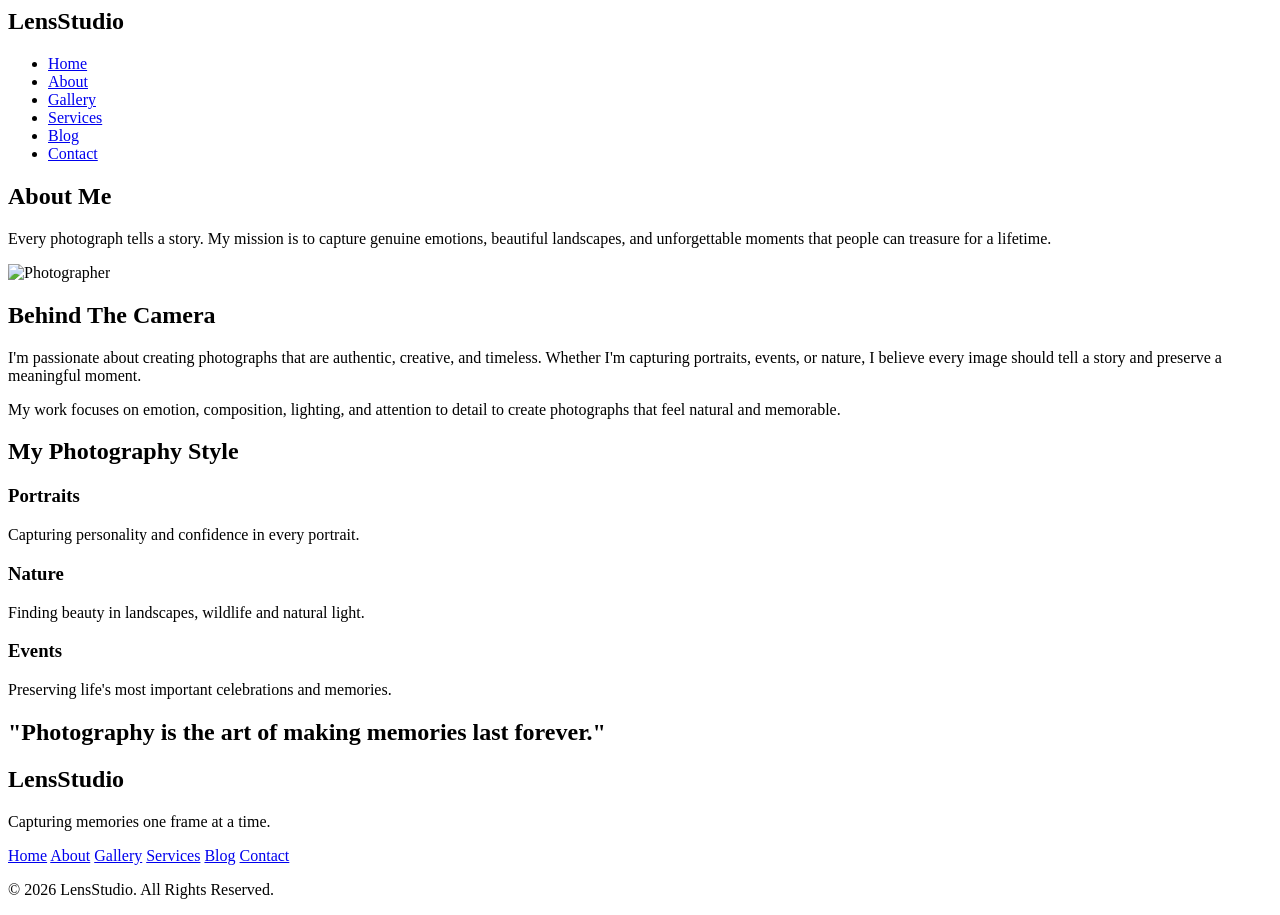
==== about.html @ b22f157f "added sections in about-page" ====
<body>

<header>

<nav>

<div class="logo">
<h1>Lens<span>Studio</span></h1>
</div>

<ul>

<li><a href="index.html">Home</a></li>
<li><a href="about.html">About</a></li>
<li><a href="gallery.html">Gallery</a></li>
<li><a href="services.html">Services</a></li>
<li><a href="blog.html">Blog</a></li>
<li><a href="contact.html">Contact</a></li>

</ul>

</nav>

</header>

<section class="about-hero">

<h1>About Me</h1>

<p>
Every photograph tells a story. My mission is to capture genuine emotions,
beautiful landscapes, and unforgettable moments that people can treasure
for a lifetime.
</p>

</section>

<section class="about-main">

<div class="about-photo">

<img src="images/about.jpg" alt="Photographer">

</div>

<div class="about-info">

<h2>Behind The Camera</h2>

<p>

I'm passionate about creating photographs that are authentic,
creative, and timeless. Whether I'm capturing portraits,
events, or nature, I believe every image should tell a story
and preserve a meaningful moment.

</p>

<p>

My work focuses on emotion, composition, lighting,
and attention to detail to create photographs that feel
natural and memorable.

</p>

</div>

</section>

<section class="skills">

<h2>My Photography Style</h2>

<div class="skills-container">

<div class="skill-card">

<h3>Portraits</h3>

<p>Capturing personality and confidence in every portrait.</p>

</div>

<div class="skill-card">

<h3>Nature</h3>

<p>Finding beauty in landscapes, wildlife and natural light.</p>

</div>

<div class="skill-card">

<h3>Events</h3>

<p>Preserving life's most important celebrations and memories.</p>

</div>

</div>

</section>

<section class="quote">

<h2>

"Photography is the art of making memories last forever."

</h2>

</section>

<footer>

<h2>Lens<span>Studio</span></h2>

<p>Capturing memories one frame at a time.</p>

<div class="footer-links">

<a href="index.html">Home</a>
<a href="about.html">About</a>
<a href="gallery.html">Gallery</a>
<a href="services.html">Services</a>
<a href="blog.html">Blog</a>
<a href="contact.html">Contact</a>

</div>

<p class="copyright">

© 2026 LensStudio. All Rights Reserved.

</p>

</footer>

</body>
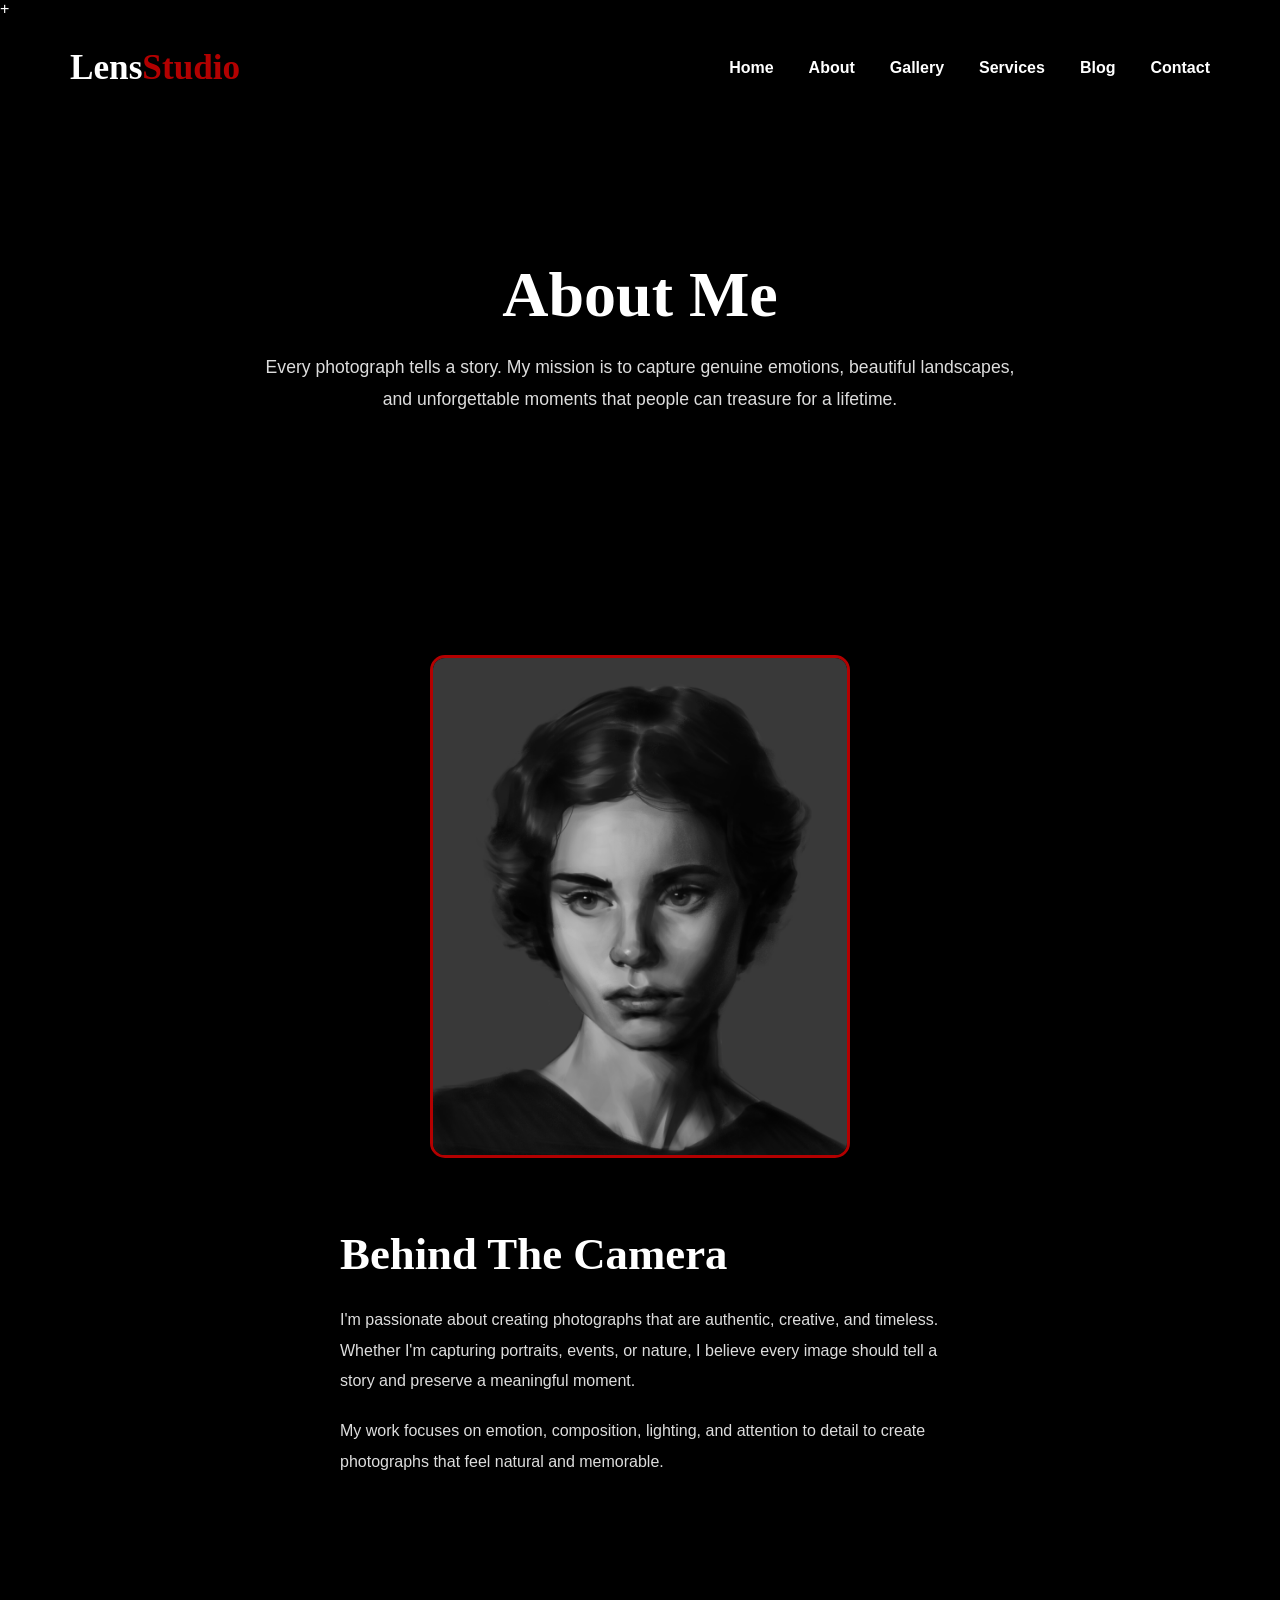
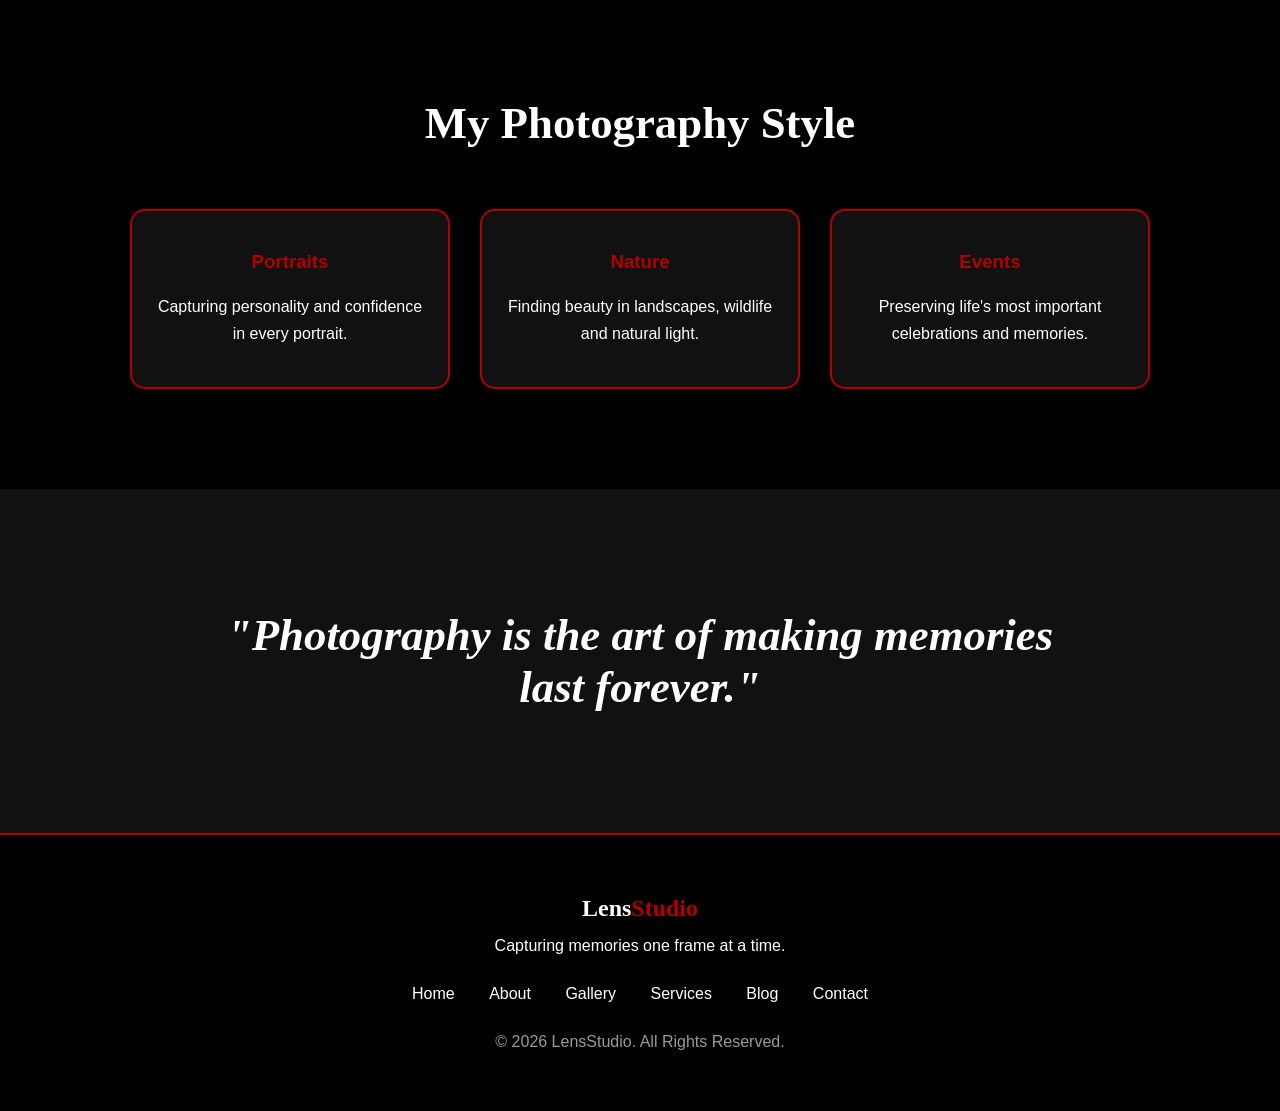
==== commit 6f2de4c2: "change about-page html add title" ====
--- a/about.html
+++ b/about.html
@@ -1,4 +1,21 @@
++<!DOCTYPE html>
+<html lang="en">
+<head>
+    <meta charset="UTF-8">
+    <meta name="viewport" content="width=device-width, initial-scale=1.0">
+    <title>About me</title>
+
+    <link rel="stylesheet" href="style.css">
+
+    <link rel="preconnect" href="https://fonts.googleapis.com">
+    <link rel="preconnect" href="https://fonts.gstatic.com" crossorigin>
+
+    <link href="https://fonts.googleapis.com/css2?family=Playfair+Display:wght@400;600;700&family=Poppins:wght@300;400;500;600&display=swap" rel="stylesheet">
+
+</head>
+
 <body>
+    <body>
 
 <header>
 
@@ -137,4 +154,7 @@
 
 </footer>
 
-</body>+</body>
+    
+</body>
+</html>
--- a/style.css
+++ b/style.css
@@ -0,0 +1,633 @@
+/* ===========================
+   RESET
+=========================== */
+
+*{
+    margin:0;
+    padding:0;
+    box-sizing:border-box;
+}
+
+body{
+    background:#000;
+    color:#fff;
+    font-family:'Poppins',sans-serif;
+}
+
+/* ===========================
+   HERO
+=========================== */
+
+.hero{
+    min-height:115vh;
+    background:
+    linear-gradient(rgba(0,0,0,.65),rgba(0,0,0,.65)),
+    url("images/hero.jpg");
+    background-size:cover;
+    background-position:center;
+    background-repeat:no-repeat;
+
+    display:grid;
+    grid-template-rows:auto 1fr auto;
+}
+
+/* ===========================
+   NAVIGATION
+=========================== */
+
+nav{
+    display:flex;
+    justify-content:space-between;
+    align-items:center;
+    padding:30px 70px;
+}
+
+.logo h1{
+    font-family:'Playfair Display',serif;
+    font-size:2.2rem;
+    color:#fff;
+}
+
+.logo span{
+    color:#b30000;
+}
+
+nav ul{
+    list-style:none;
+    display:flex;
+    gap:35px;
+}
+
+nav ul li a{
+    color:#fff;
+    text-decoration:none;
+    font-weight:600;
+    transition:.3s;
+}
+
+nav ul li a:hover{
+    color:#b30000;
+}
+
+/* ===========================
+   HERO CONTENT
+=========================== */
+
+.hero-content{
+    width:70%;
+    max-width:850px;
+    margin:auto;
+
+    display:flex;
+    flex-direction:column;
+    align-items:center;
+    justify-content:center;
+    text-align:center;
+}
+
+.hero-content h2{
+    font-family:'Playfair Display',serif;
+    font-size:4.5rem;
+    line-height:1.1;
+    margin-bottom:20px;
+}
+
+.hero-content strong{
+    color:#b30000;
+}
+
+.hero-content em{
+    font-style:italic;
+}
+
+.hero-content p{
+    font-size:1.1rem;
+    color:#ddd;
+    line-height:1.8;
+    max-width:700px;
+    margin-bottom:35px;
+}
+
+/* ===========================
+   BUTTONS
+=========================== */
+
+.buttons{
+    display:flex;
+    gap:20px;
+    margin-bottom:60px;
+}
+
+.btn,
+.btn2{
+    padding:15px 35px;
+    border-radius:40px;
+    text-decoration:none;
+    font-weight:600;
+    transition:.3s;
+}
+
+.btn{
+    background:#b30000;
+    color:white;
+}
+
+.btn:hover{
+    background:white;
+    color:black;
+}
+
+.btn2{
+    color:white;
+    border:2px solid white;
+}
+
+.btn2:hover{
+    background:#b30000;
+    border-color:#b30000;
+}
+
+/* ===========================
+   FLOATING IMAGES
+=========================== */
+
+.image-container{
+    display:flex;
+    justify-content:center;
+    align-items:flex-end;
+    gap:25px;
+    padding-bottom:40px;
+}
+
+.image-container img{
+    width:200px;
+    height:280px;
+    object-fit:cover;
+    border-radius:15px;
+    border:4px solid white;
+    box-shadow:0 15px 30px rgba(0,0,0,.5);
+    transition:transform .3s ease;
+}
+
+.image-container img:hover{
+    transform:scale(1.05);
+}
+
+.left,
+.right{
+    margin-bottom:20px;
+}
+
+.middle{
+    width:260px;
+    height:360px;
+    margin-bottom:70px;
+}
+
+/* ===========================
+   RESPONSIVE
+=========================== */
+
+@media (max-width:992px){
+
+    nav{
+        flex-direction:column;
+        gap:20px;
+        padding:25px;
+    }
+
+    nav ul{
+        flex-wrap:wrap;
+        justify-content:center;
+        gap:20px;
+    }
+
+    .hero{
+        min-height:auto;
+    }
+
+    .hero-content{
+        width:90%;
+        margin:60px auto;
+    }
+
+    .hero-content h2{
+        font-size:3rem;
+    }
+
+    .hero-content p{
+        font-size:1rem;
+    }
+
+    .buttons{
+        flex-direction:column;
+        align-items:center;
+        margin-bottom:40px;
+    }
+
+    .image-container{
+        flex-wrap:wrap;
+        gap:20px;
+        padding-bottom:50px;
+    }
+
+    .image-container img{
+        width:170px;
+        height:230px;
+    }
+
+    .middle{
+        width:210px;
+        height:290px;
+        margin-bottom:20px;
+    }
+
+    .left,
+    .right{
+        margin-bottom:20px;
+    }
+}
+
+@media (max-width:600px){
+
+    .hero-content h2{
+        font-size:2.3rem;
+    }
+
+    nav{
+        padding:20px;
+    }
+
+    nav ul{
+        gap:15px;
+    }
+
+    nav ul li a{
+        font-size:.95rem;
+    }
+
+    .image-container{
+        flex-direction:column;
+        align-items:center;
+    }
+
+    .middle,
+    .left,
+    .right{
+        width:220px;
+        height:300px;
+        margin-bottom:0;
+    }
+}
+
+/* about-preview */
+
+.about-preview{
+    display:flex;
+    justify-content:center;
+    align-items:center;
+    gap:60px;
+    padding:100px 10%;
+    background:#000;
+}
+
+.about-image img{
+    width:400px;
+    border-radius:15px;
+    border:3px solid #b30000;
+}
+
+.about-text{
+    max-width:550px;
+}
+
+.about-text h2{
+    font-family:'Playfair Display', serif;
+    font-size:2.8rem;
+    margin-bottom:20px;
+}
+
+.about-text p{
+    line-height:1.8;
+    margin-bottom:30px;
+}
+
+/* featured */
+
+.featured{
+    padding:100px 10%;
+    text-align:center;
+}
+
+.featured h2{
+    font-family:'Playfair Display', serif;
+    font-size:2.8rem;
+    margin-bottom:60px;
+}
+
+.featured-gallery{
+    display:flex;
+    justify-content:center;
+    gap:30px;
+    flex-wrap:wrap;
+}
+
+.card{
+    width:320px;
+    background:#111;
+    border-radius:15px;
+    overflow:hidden;
+    border:2px solid #b30000;
+    transition:.3s;
+}
+
+.card:hover{
+    transform:translateY(-10px);
+}
+
+.card img{
+    width:100%;
+    height:240px;
+    object-fit:cover;
+}
+
+.card h3{
+    margin:20px 0 10px;
+}
+
+.card p{
+    padding:0 20px 30px;
+    line-height:1.6;
+}
+
+/* favorites */
+
+.favorites{
+    padding:100px 10%;
+    text-align:center;
+}
+
+.favorites h2{
+    font-family:'Playfair Display', serif;
+    margin-bottom:40px;
+}
+
+.favorites ul{
+    list-style:none;
+}
+
+.favorites li{
+    margin:15px 0;
+}
+
+.favorites a{
+    color:white;
+    text-decoration:none;
+    transition:.3s;
+}
+
+.favorites a:hover{
+    color:#b30000;
+}
+
+/* cta */
+
+.cta{
+    padding:120px 10%;
+    text-align:center;
+    background:#111;
+}
+
+.cta h2{
+    font-family:'Playfair Display', serif;
+    font-size:3rem;
+    margin-bottom:20px;
+}
+
+.cta p{
+    max-width:700px;
+    margin:0 auto 40px;
+    line-height:1.8;
+}
+
+/* footer */
+
+footer{
+    background:#000;
+    text-align:center;
+    padding:60px 20px;
+    border-top:2px solid #b30000;
+}
+
+footer h2{
+    font-family:'Playfair Display', serif;
+    margin-bottom:15px;
+}
+
+footer span{
+    color:#b30000;
+}
+
+.footer-links{
+    margin:30px 0;
+}
+
+.footer-links a{
+    color:white;
+    text-decoration:none;
+    margin:0 15px;
+    transition:.3s;
+}
+
+.footer-links a:hover{
+    color:#b30000;
+}
+
+.copyright{
+    color:#999;
+    margin-top:25px;
+}
+
+/* responsive */
+
+@media (max-width:900px){
+
+.about-preview{
+    flex-direction:column;
+    text-align:center;
+}
+
+.about-image img{
+    width:100%;
+    max-width:350px;
+}
+
+.featured-gallery{
+    flex-direction:column;
+    align-items:center;
+}
+
+.card{
+    width:100%;
+    max-width:350px;
+}
+}
+
+/* about hero */
+
+.about-hero{
+    background:
+    linear-gradient(rgba(0,0,0,.7),rgba(0,0,0,.7)),
+    url("images/about-banner.jpg");
+    background-size:cover;
+    background-position:center;
+    text-align:center;
+    padding:140px 10%;
+}
+
+.about-hero h1{
+    font-family:'Playfair Display',serif;
+    font-size:4rem;
+    color:#fff;
+    margin-bottom:20px;
+}
+
+.about-hero p{
+    max-width:750px;
+    margin:auto;
+    line-height:1.8;
+    color:#ddd;
+    font-size:1.1rem;
+}
+
+/* about main */
+
+.about-main{
+    display:flex;
+    justify-content:center;
+    align-items:center;
+    gap:70px;
+    padding:100px 10%;
+    background:#000;
+    flex-wrap:wrap;
+}
+
+.about-photo img{
+    width:420px;
+    max-width:100%;
+    border-radius:15px;
+    border:3px solid #b30000;
+    box-shadow:0 15px 35px rgba(0,0,0,.5);
+}
+
+.about-info{
+    max-width:600px;
+}
+
+.about-info h2{
+    font-family:'Playfair Display',serif;
+    font-size:2.8rem;
+    margin-bottom:25px;
+}
+
+.about-info p{
+    line-height:1.9;
+    color:#ddd;
+    margin-bottom:20px;
+}
+
+/* skills */
+
+.skills{
+    padding:100px 10%;
+    text-align:center;
+}
+
+.skills h2{
+    font-family:'Playfair Display',serif;
+    font-size:2.8rem;
+    margin-bottom:60px;
+}
+
+.skills-container{
+    display:flex;
+    justify-content:center;
+    gap:30px;
+    flex-wrap:wrap;
+}
+
+.skill-card{
+    width:320px;
+    background:#111;
+    border:2px solid #b30000;
+    border-radius:15px;
+    padding:40px 25px;
+    transition:.3s;
+}
+
+.skill-card:hover{
+    transform:translateY(-10px);
+}
+
+.skill-card h3{
+    margin-bottom:20px;
+    color:#b30000;
+}
+
+.skill-card p{
+    line-height:1.7;
+}
+
+/* quote */
+
+.quote{
+    padding:120px 10%;
+    background:#111;
+    text-align:center;
+}
+
+.quote h2{
+    font-family:'Playfair Display',serif;
+    font-size:2.8rem;
+    font-style:italic;
+    max-width:900px;
+    margin:auto;
+    color:#fff;
+}
+
+/* responsive */
+
+@media (max-width:900px){
+
+.about-hero{
+    padding:100px 8%;
+}
+
+.about-hero h1{
+    font-size:3rem;
+}
+
+.about-main{
+    flex-direction:column;
+    text-align:center;
+}
+
+.about-info{
+    max-width:100%;
+}
+
+.skills-container{
+    flex-direction:column;
+    align-items:center;
+}
+
+.skill-card{
+    width:100%;
+    max-width:350px;
+}
+
+.quote h2{
+    font-size:2rem;
+}
+
+}
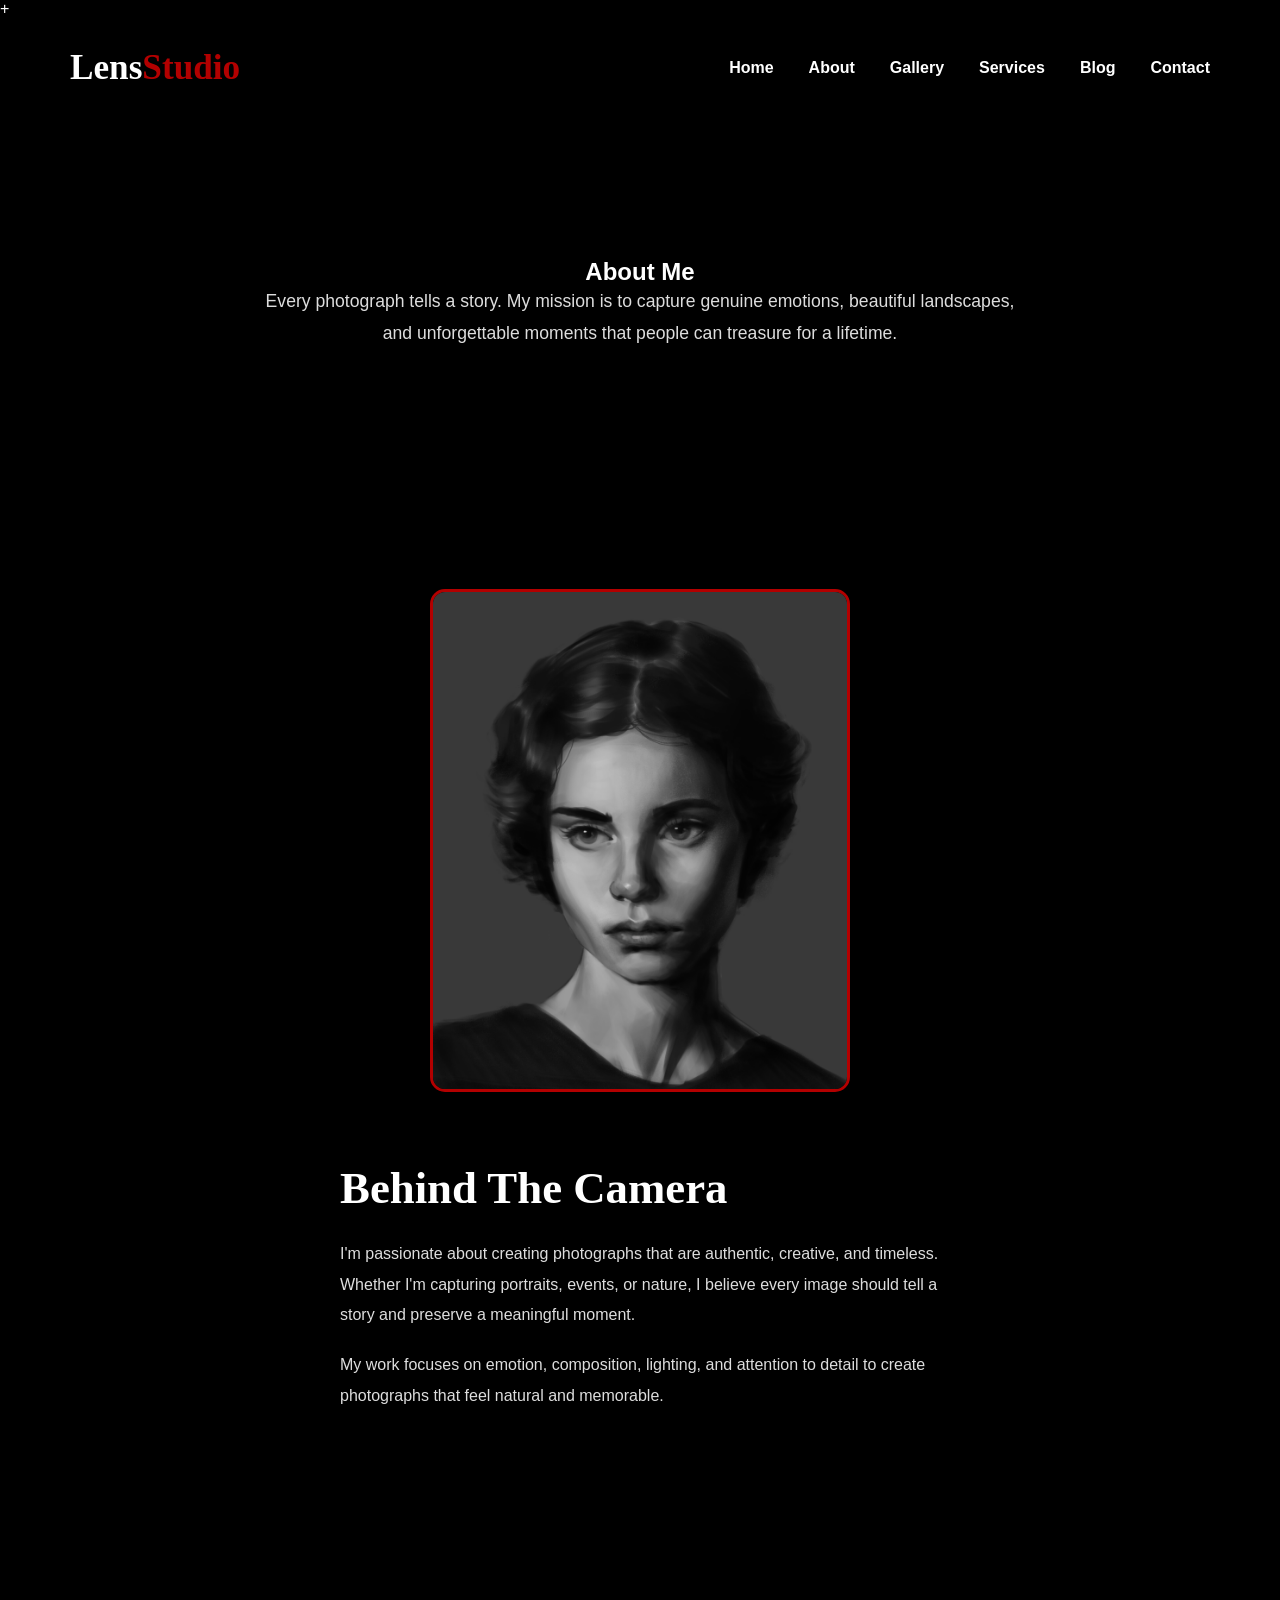
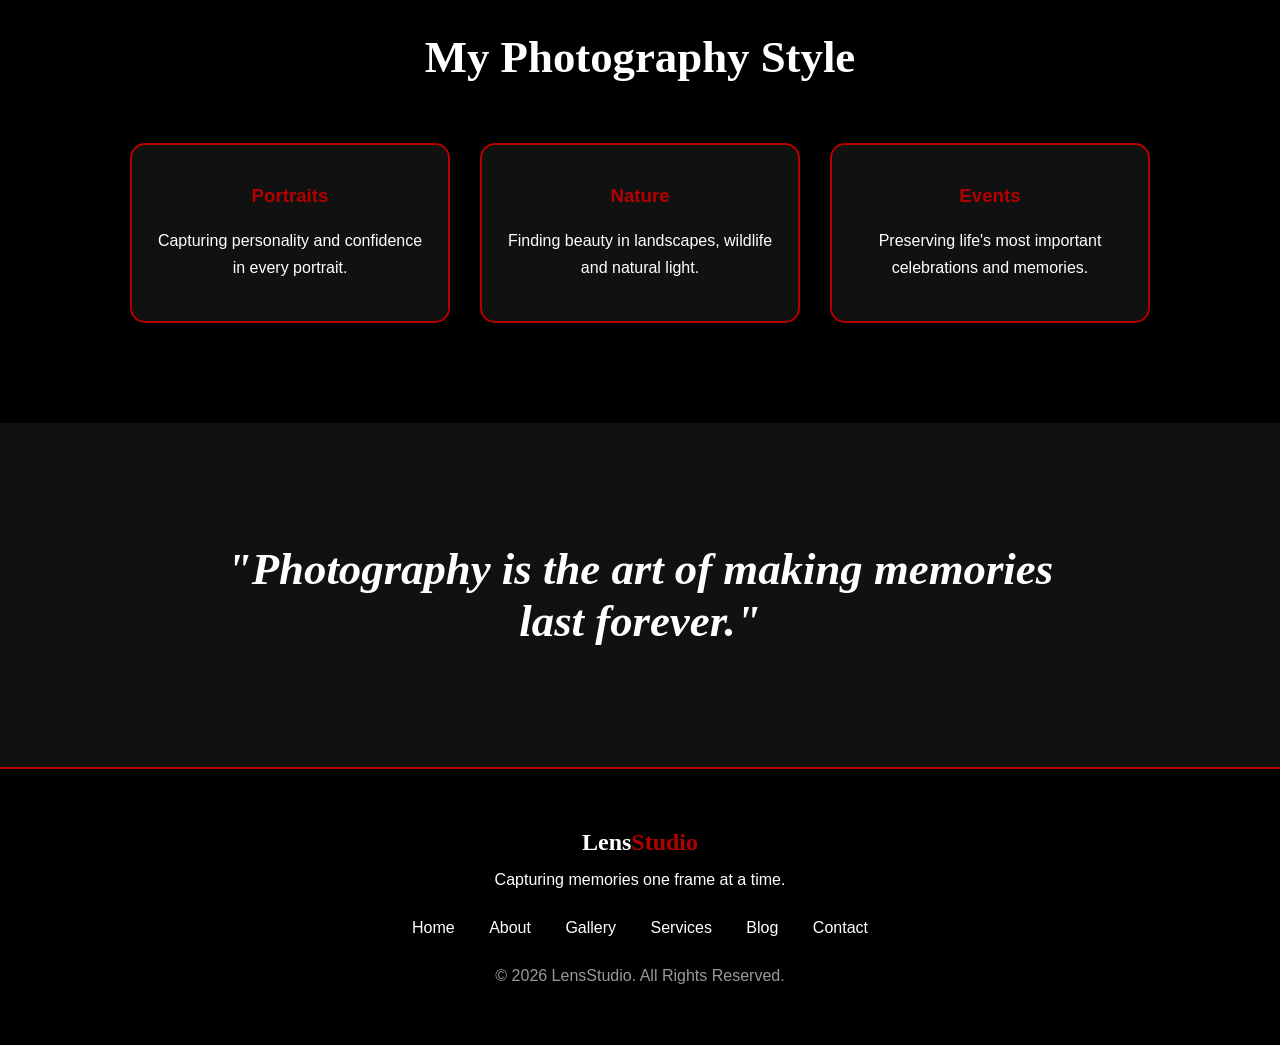
==== commit e9dc497d: "change about-page hero heading" ====
--- a/about.html
+++ b/about.html
@@ -15,8 +15,7 @@
 </head>
 
 <body>
-    <body>
-
+    
 <header>
 
 <nav>
@@ -42,7 +41,7 @@
 
 <section class="about-hero">
 
-<h1>About Me</h1>
+<h2>About Me</h2>
 
 <p>
 Every photograph tells a story. My mission is to capture genuine emotions,
@@ -153,8 +152,6 @@
 </p>
 
 </footer>
-
-</body>
     
 </body>
 </html>
--- a/style.css
+++ b/style.css
@@ -629,5 +629,102 @@
 .quote h2{
     font-size:2rem;
 }
+}
+
+/* gallery-hero */
+
+.gallery-hero{
+    background:linear-gradient(rgba(0,0,0,.7),rgba(0,0,0,.7)),
+    url("images/gallery-banner.jpg");
+    background-size:cover;
+    background-position:center;
+    text-align:center;
+    padding:140px 10%;
+}
+
+.gallery-hero h1{
+    font-family:'Playfair Display',serif;
+    font-size:4rem;
+    margin-bottom:20px;
+}
+
+.gallery-hero p{
+    max-width:700px;
+    margin:auto;
+    color:#ddd;
+    line-height:1.8;
+}
+
+/* gallery */
+
+.gallery-section{
+    padding:100px 8%;
+    background:#000;
+}
+
+.gallery-section h2{
+    text-align:center;
+    font-family:'Playfair Display',serif;
+    font-size:2.8rem;
+    margin-bottom:60px;
+}
+
+.gallery-grid{
+    display:grid;
+    grid-template-columns:repeat(auto-fit,minmax(280px,1fr));
+    gap:25px;
+}
+
+.gallery-item{
+    overflow:hidden;
+    border-radius:15px;
+    border:2px solid #b30000;
+}
+
+.gallery-item img{
+    width:100%;
+    height:320px;
+    object-fit:cover;
+    transition:.4s;
+    display:block;
+}
+
+.gallery-item:hover img{
+    transform:scale(1.08);
+}
+
+/* quote */
+
+.gallery-quote{
+    background:#111;
+    text-align:center;
+    padding:100px 10%;
+}
+
+.gallery-quote h2{
+    font-family:'Playfair Display',serif;
+    font-size:2.5rem;
+    font-style:italic;
+}
+
+/* responsive */
+
+@media(max-width:900px){
+
+.gallery-hero{
+    padding:100px 8%;
+}
+
+.gallery-hero h1{
+    font-size:3rem;
+}
+
+.gallery-section h2{
+    font-size:2.2rem;
+}
+
+.gallery-quote h2{
+    font-size:2rem;
+}
 
 }
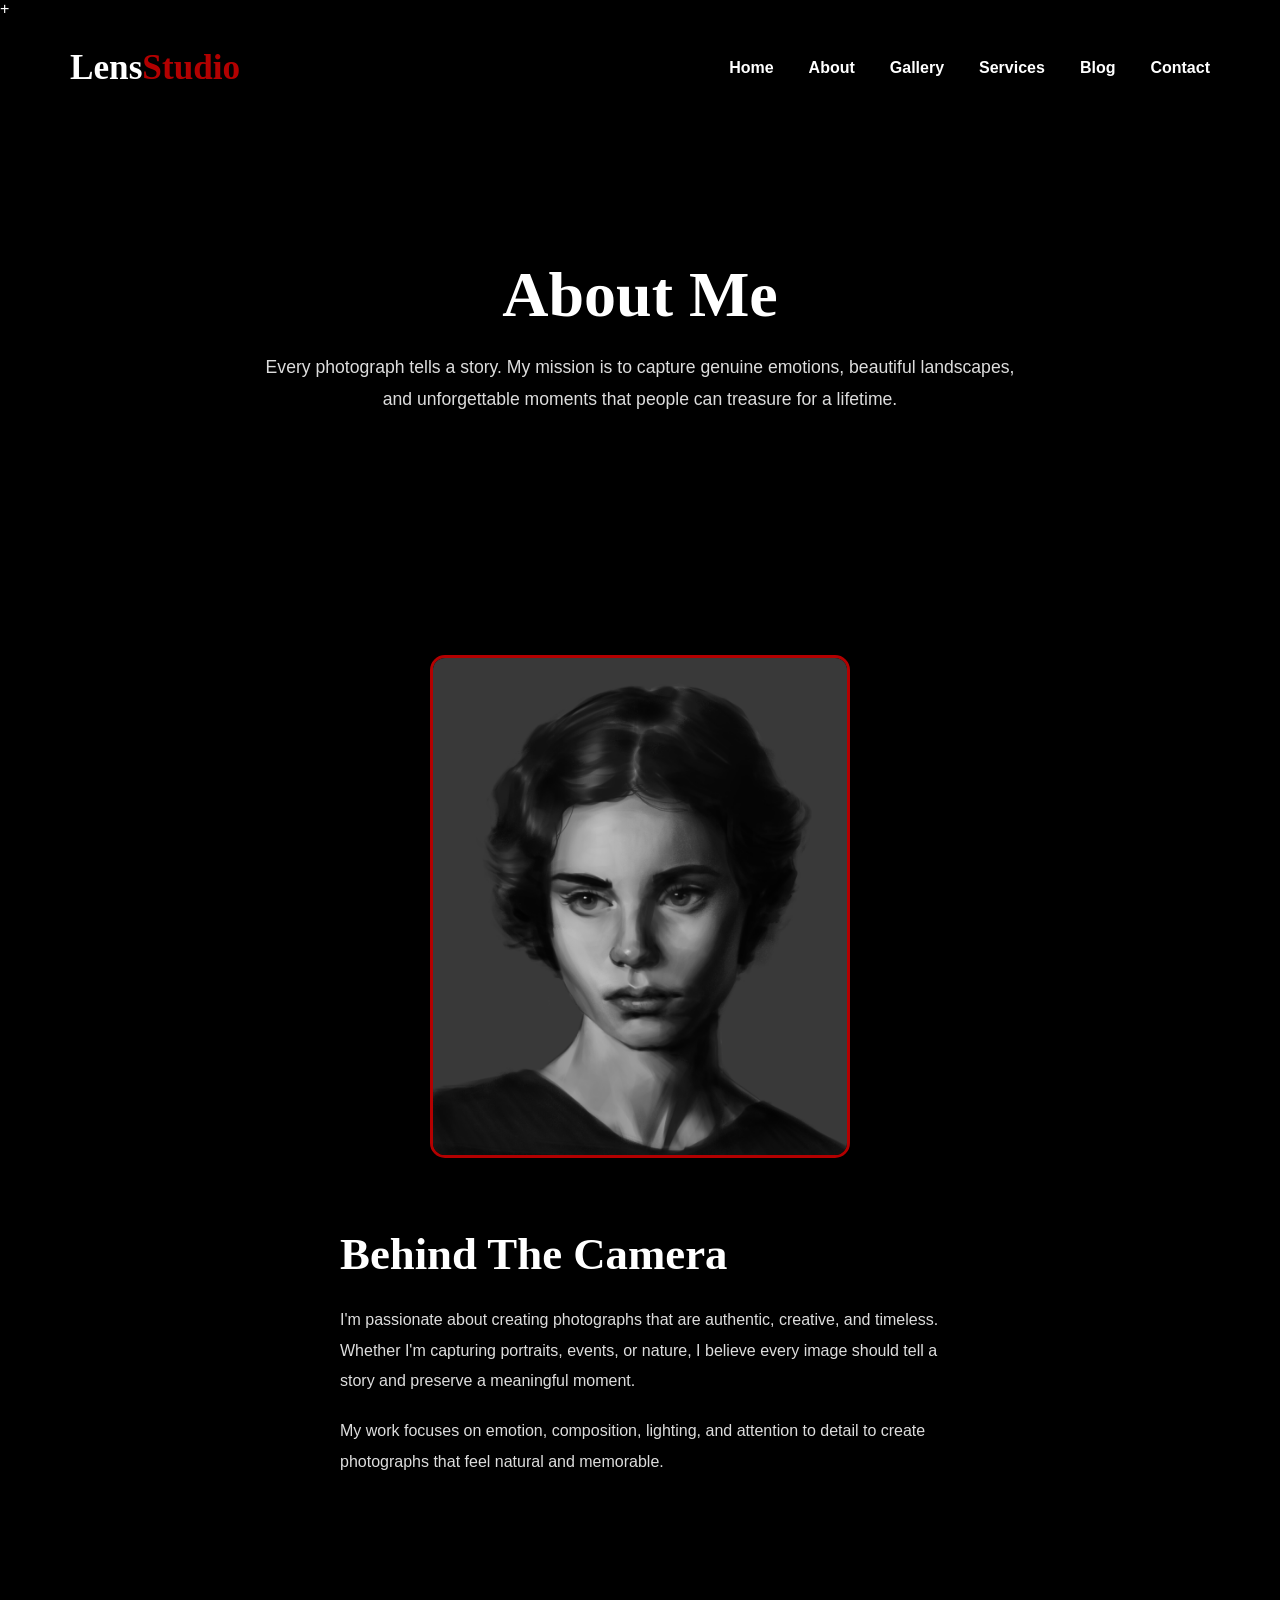
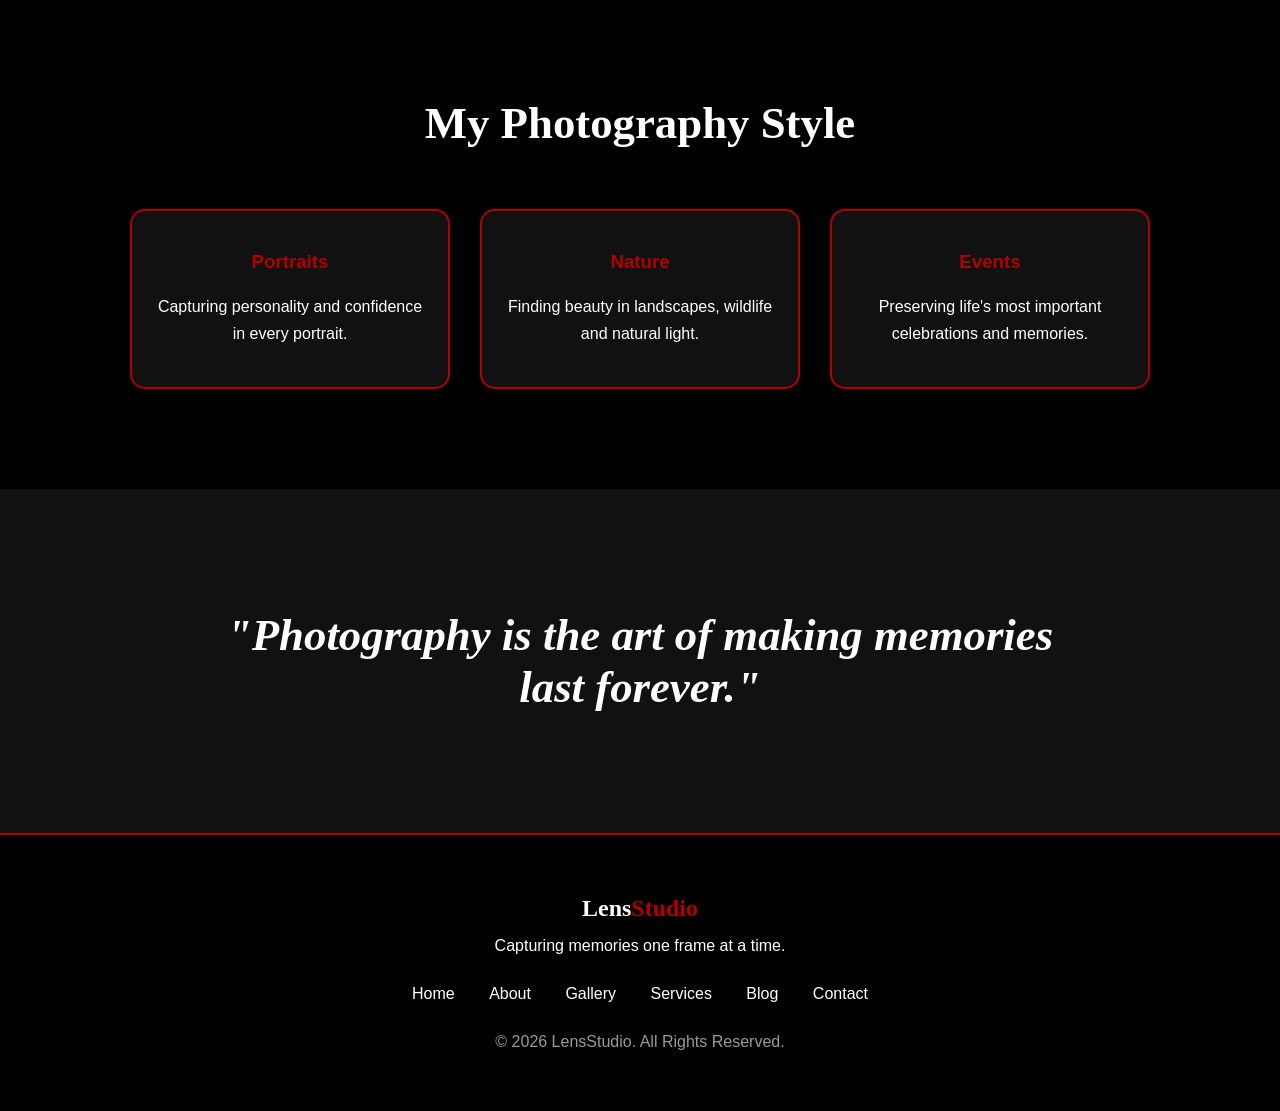
==== commit dba3e4c1: "add images to services page" ====
--- a/about.html
+++ b/about.html
@@ -41,7 +41,7 @@
 
 <section class="about-hero">
 
-<h2>About Me</h2>
+<h1>About Me</h1>
 
 <p>
 Every photograph tells a story. My mission is to capture genuine emotions,
--- a/style.css
+++ b/style.css
@@ -727,4 +727,115 @@
     font-size:2rem;
 }
 
+}
+
+/* services-hero */
+
+.services-hero{
+    background:
+    linear-gradient(rgba(0,0,0,.7),rgba(0,0,0,.7)),
+    url("images/services-banner.jpg");
+    background-size:cover;
+    background-position:center;
+    text-align:center;
+    padding:140px 10%;
+}
+
+.services-hero h1{
+    font-family:'Playfair Display',serif;
+    font-size:4rem;
+    margin-bottom:20px;
+}
+
+.services-hero p{
+    max-width:700px;
+    margin:auto;
+    line-height:1.8;
+    color:#ddd;
+}
+
+/* services */
+
+.services{
+    padding:100px 8%;
+}
+
+.services h2{
+    text-align:center;
+    font-family:'Playfair Display',serif;
+    font-size:2.8rem;
+    margin-bottom:60px;
+}
+
+.services-container{
+    display:grid;
+    grid-template-columns:repeat(auto-fit,minmax(300px,1fr));
+    gap:30px;
+}
+
+.service-card{
+    background:#111;
+    border:2px solid #b30000;
+    border-radius:15px;
+    overflow:hidden;
+    transition:.3s;
+}
+
+.service-card:hover{
+    transform:translateY(-10px);
+}
+
+.service-card img{
+    width:100%;
+    height:230px;
+    object-fit:cover;
+}
+
+.service-card h3{
+    color:#b30000;
+    padding:20px 20px 10px;
+}
+
+.service-card p{
+    padding:0 20px 30px;
+    line-height:1.7;
+}
+
+/* booking */
+
+.booking{
+    background:#111;
+    text-align:center;
+    padding:100px 10%;
+}
+
+.booking h2{
+    font-family:'Playfair Display',serif;
+    font-size:2.8rem;
+    margin-bottom:20px;
+}
+
+.booking p{
+    max-width:650px;
+    margin:0 auto 35px;
+    line-height:1.8;
+}
+
+/* responsive */
+
+@media(max-width:900px){
+
+.services-hero{
+    padding:100px 8%;
+}
+
+.services-hero h1{
+    font-size:3rem;
+}
+
+.services h2,
+.booking h2{
+    font-size:2.2rem;
+}
+
 }
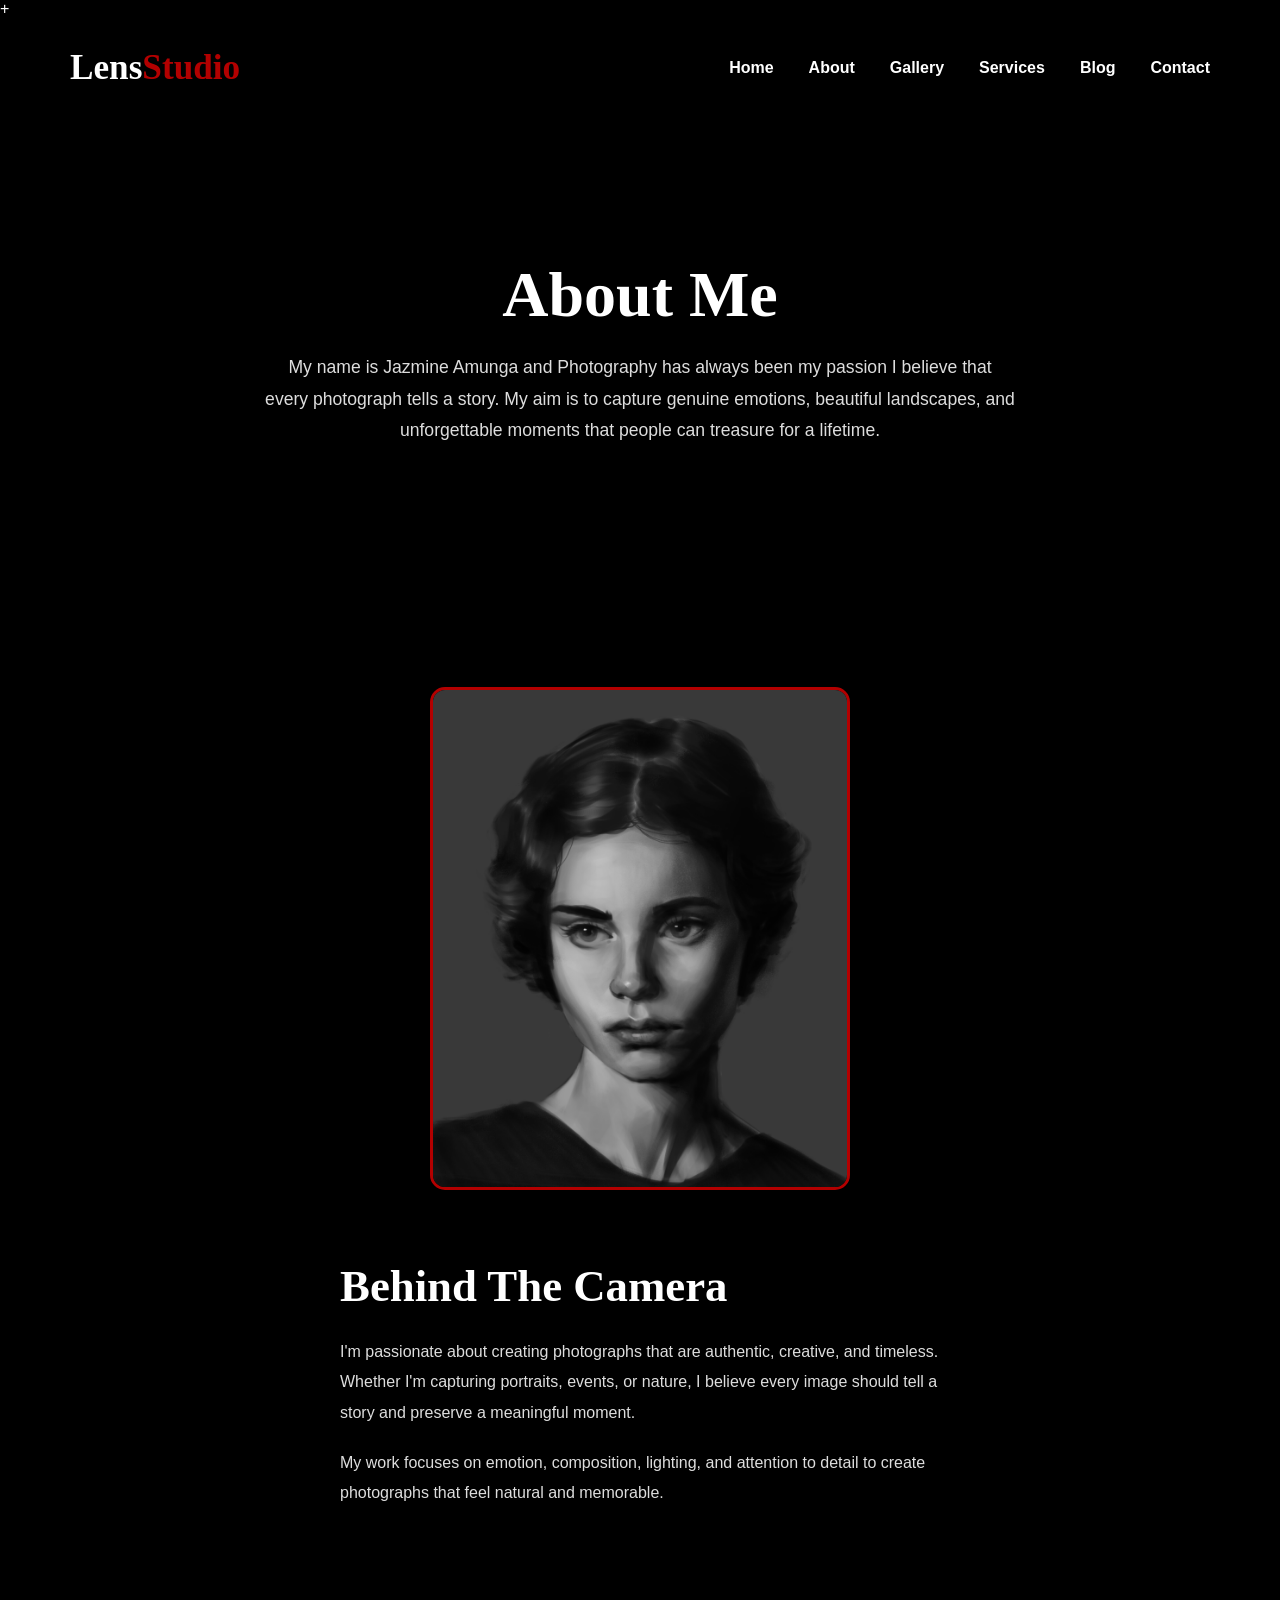
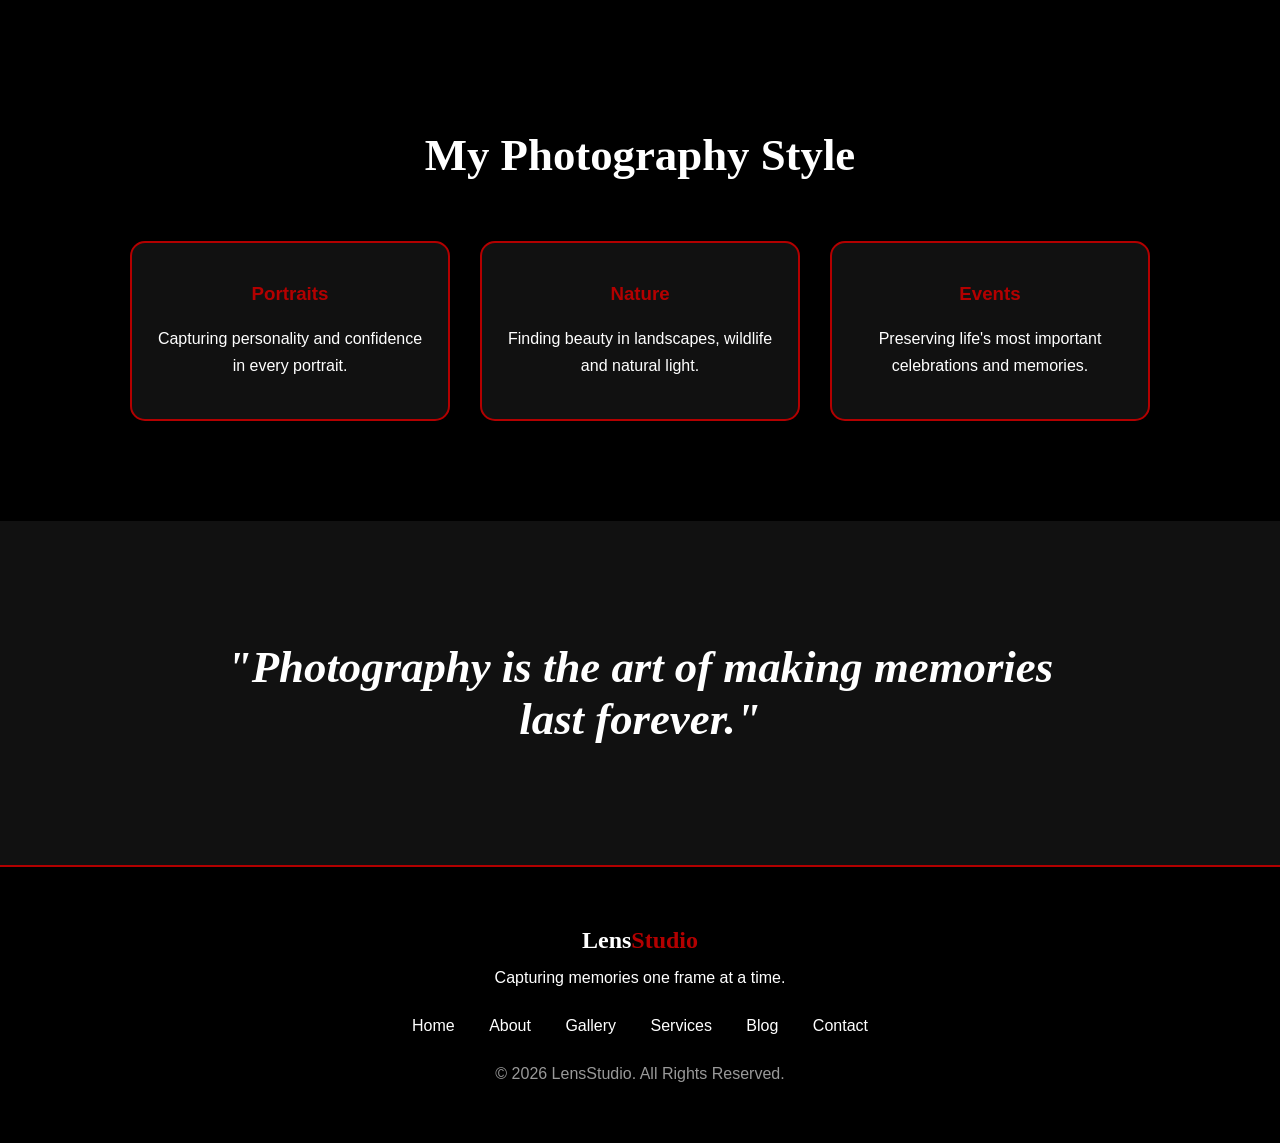
==== commit 289c67b3: "adjust about me paragraph" ====
--- a/about.html
+++ b/about.html
@@ -44,9 +44,10 @@
 <h1>About Me</h1>
 
 <p>
-Every photograph tells a story. My mission is to capture genuine emotions,
-beautiful landscapes, and unforgettable moments that people can treasure
-for a lifetime.
+ My name is Jazmine Amunga and Photography has always been my passion I believe that 
+ every photograph tells a story. My aim is to capture genuine emotions,
+ beautiful landscapes, and unforgettable moments that people can treasure
+ for a lifetime.
 </p>
 
 </section>
--- a/style.css
+++ b/style.css
@@ -1,6 +1,4 @@
-/* ===========================
-   RESET
-=========================== */
+/* general styling */
 
 *{
     margin:0;
@@ -14,9 +12,7 @@
     font-family:'Poppins',sans-serif;
 }
 
-/* ===========================
-   HERO
-=========================== */
+/* HERO */
 
 .hero{
     min-height:115vh;
@@ -31,9 +27,7 @@
     grid-template-rows:auto 1fr auto;
 }
 
-/* ===========================
-   NAVIGATION
-=========================== */
+/* navigation */
 
 nav{
     display:flex;
@@ -69,9 +63,7 @@
     color:#b30000;
 }
 
-/* ===========================
-   HERO CONTENT
-=========================== */
+/* hero */
 
 .hero-content{
     width:70%;
@@ -108,9 +100,7 @@
     margin-bottom:35px;
 }
 
-/* ===========================
-   BUTTONS
-=========================== */
+/* buttons */
 
 .buttons{
     display:flex;
@@ -147,9 +137,7 @@
     border-color:#b30000;
 }
 
-/* ===========================
-   FLOATING IMAGES
-=========================== */
+/* floating images */
 
 .image-container{
     display:flex;
@@ -184,102 +172,6 @@
     margin-bottom:70px;
 }
 
-/* ===========================
-   RESPONSIVE
-=========================== */
-
-@media (max-width:992px){
-
-    nav{
-        flex-direction:column;
-        gap:20px;
-        padding:25px;
-    }
-
-    nav ul{
-        flex-wrap:wrap;
-        justify-content:center;
-        gap:20px;
-    }
-
-    .hero{
-        min-height:auto;
-    }
-
-    .hero-content{
-        width:90%;
-        margin:60px auto;
-    }
-
-    .hero-content h2{
-        font-size:3rem;
-    }
-
-    .hero-content p{
-        font-size:1rem;
-    }
-
-    .buttons{
-        flex-direction:column;
-        align-items:center;
-        margin-bottom:40px;
-    }
-
-    .image-container{
-        flex-wrap:wrap;
-        gap:20px;
-        padding-bottom:50px;
-    }
-
-    .image-container img{
-        width:170px;
-        height:230px;
-    }
-
-    .middle{
-        width:210px;
-        height:290px;
-        margin-bottom:20px;
-    }
-
-    .left,
-    .right{
-        margin-bottom:20px;
-    }
-}
-
-@media (max-width:600px){
-
-    .hero-content h2{
-        font-size:2.3rem;
-    }
-
-    nav{
-        padding:20px;
-    }
-
-    nav ul{
-        gap:15px;
-    }
-
-    nav ul li a{
-        font-size:.95rem;
-    }
-
-    .image-container{
-        flex-direction:column;
-        align-items:center;
-    }
-
-    .middle,
-    .left,
-    .right{
-        width:220px;
-        height:300px;
-        margin-bottom:0;
-    }
-}
-
 /* about-preview */
 
 .about-preview{
@@ -446,31 +338,6 @@
 .copyright{
     color:#999;
     margin-top:25px;
-}
-
-/* responsive */
-
-@media (max-width:900px){
-
-.about-preview{
-    flex-direction:column;
-    text-align:center;
-}
-
-.about-image img{
-    width:100%;
-    max-width:350px;
-}
-
-.featured-gallery{
-    flex-direction:column;
-    align-items:center;
-}
-
-.card{
-    width:100%;
-    max-width:350px;
-}
 }
 
 /* about hero */
@@ -595,42 +462,6 @@
     color:#fff;
 }
 
-/* responsive */
-
-@media (max-width:900px){
-
-.about-hero{
-    padding:100px 8%;
-}
-
-.about-hero h1{
-    font-size:3rem;
-}
-
-.about-main{
-    flex-direction:column;
-    text-align:center;
-}
-
-.about-info{
-    max-width:100%;
-}
-
-.skills-container{
-    flex-direction:column;
-    align-items:center;
-}
-
-.skill-card{
-    width:100%;
-    max-width:350px;
-}
-
-.quote h2{
-    font-size:2rem;
-}
-}
-
 /* gallery-hero */
 
 .gallery-hero{
@@ -707,28 +538,6 @@
     font-style:italic;
 }
 
-/* responsive */
-
-@media(max-width:900px){
-
-.gallery-hero{
-    padding:100px 8%;
-}
-
-.gallery-hero h1{
-    font-size:3rem;
-}
-
-.gallery-section h2{
-    font-size:2.2rem;
-}
-
-.gallery-quote h2{
-    font-size:2rem;
-}
-
-}
-
 /* services-hero */
 
 .services-hero{
@@ -821,21 +630,237 @@
     line-height:1.8;
 }
 
-/* responsive */
-
-@media(max-width:900px){
-
-.services-hero{
+/* blog hero */
+
+.blog-hero{
+    background:
+    linear-gradient(rgba(0,0,0,.7),rgba(0,0,0,.7)),
+    url("images/blog-banner.jpg");
+    background-size:cover;
+    background-position:center;
+    text-align:center;
+    padding:140px 10%;
+}
+
+.blog-hero h1{
+    font-family:'Playfair Display',serif;
+    font-size:4rem;
+    margin-bottom:20px;
+}
+
+.blog-hero p{
+    max-width:700px;
+    margin:auto;
+    line-height:1.8;
+    color:#ddd;
+}
+
+/* blog posts */
+
+.blog-posts{
     padding:100px 8%;
 }
 
-.services-hero h1{
-    font-size:3rem;
-}
-
-.services h2,
-.booking h2{
-    font-size:2.2rem;
-}
-
+.blog-posts h2{
+    text-align:center;
+    font-family:'Playfair Display',serif;
+    font-size:2.8rem;
+    margin-bottom:60px;
+}
+
+.posts-container{
+    display:grid;
+    grid-template-columns:repeat(auto-fit,minmax(320px,1fr));
+    gap:30px;
+}
+
+.post-card{
+    background:#111;
+    border:2px solid #b30000;
+    border-radius:15px;
+    overflow:hidden;
+    transition:.3s;
+}
+
+.post-card:hover{
+    transform:translateY(-10px);
+}
+
+.post-card img{
+    width:100%;
+    height:230px;
+    object-fit:cover;
+}
+
+.post-card h3{
+    color:#b30000;
+    padding:20px;
+}
+
+.post-card p{
+    padding:0 20px 20px;
+    line-height:1.7;
+}
+
+.post-card a{
+    display:inline-block;
+    margin:0 20px 25px;
+    color:#fff;
+    text-decoration:none;
+    font-weight:bold;
+    transition:.3s;
+}
+
+.post-card a:hover{
+    color:#b30000;
+}
+
+/* tips */
+
+.tips{
+    background:#111;
+    padding:100px 10%;
+}
+
+.tips h2{
+    text-align:center;
+    font-family:'Playfair Display',serif;
+    font-size:2.8rem;
+    margin-bottom:40px;
+}
+
+.tips ul{
+    max-width:700px;
+    margin:auto;
+    line-height:2;
+    list-style:none;
+}
+
+.tips li{
+    margin-bottom:15px;
+    border-left:4px solid #b30000;
+    padding-left:15px;
+}
+
+/* contact hero */
+
+.contact-hero{
+    background:
+    linear-gradient(rgba(0,0,0,.7),rgba(0,0,0,.7)),
+    url("images/contact-banner.jpg");
+    background-size:cover;
+    background-position:center;
+    text-align:center;
+    padding:140px 10%;
+}
+
+.contact-hero h1{
+    font-family:'Playfair Display',serif;
+    font-size:4rem;
+    margin-bottom:20px;
+}
+
+.contact-hero p{
+    max-width:700px;
+    margin:auto;
+    line-height:1.8;
+    color:#ddd;
+}
+
+/* contact section */
+
+.contact-section{
+    display:flex;
+    justify-content:center;
+    align-items:flex-start;
+    gap:60px;
+    padding:100px 8%;
+    flex-wrap:wrap;
+}
+
+.contact-info,
+.contact-form{
+    flex:1;
+    min-width:320px;
+}
+
+.contact-info h2,
+.contact-form h2{
+    font-family:'Playfair Display',serif;
+    font-size:2.5rem;
+    margin-bottom:20px;
+}
+
+.contact-info p{
+    line-height:1.8;
+    margin-bottom:20px;
+}
+
+.info h3{
+    color:#b30000;
+    margin-top:20px;
+}
+
+.contact-form form{
+    display:flex;
+    flex-direction:column;
+    gap:20px;
+}
+
+.contact-form input,
+.contact-form textarea{
+    background:#111;
+    color:white;
+    border:2px solid #333;
+    border-radius:10px;
+    padding:15px;
+    font-size:1rem;
+    outline:none;
+    transition:.3s;
+}
+
+.contact-form input:focus,
+.contact-form textarea:focus{
+    border-color:#b30000;
+}
+
+/* faq */
+
+.faq{
+    background:#111;
+    padding:100px 8%;
+}
+
+.faq h2{
+    text-align:center;
+    font-family:'Playfair Display',serif;
+    font-size:2.8rem;
+    margin-bottom:50px;
+}
+
+.faq-container{
+    display:grid;
+    grid-template-columns:repeat(auto-fit,minmax(300px,1fr));
+    gap:30px;
+}
+
+.faq-card{
+    background:#000;
+    border:2px solid #b30000;
+    border-radius:15px;
+    padding:30px;
+    transition:.3s;
+}
+
+.faq-card:hover{
+    transform:translateY(-8px);
+}
+
+.faq-card h3{
+    color:#b30000;
+    margin-bottom:15px;
+}
+
+.faq-card p{
+    line-height: 1.7;
 }
